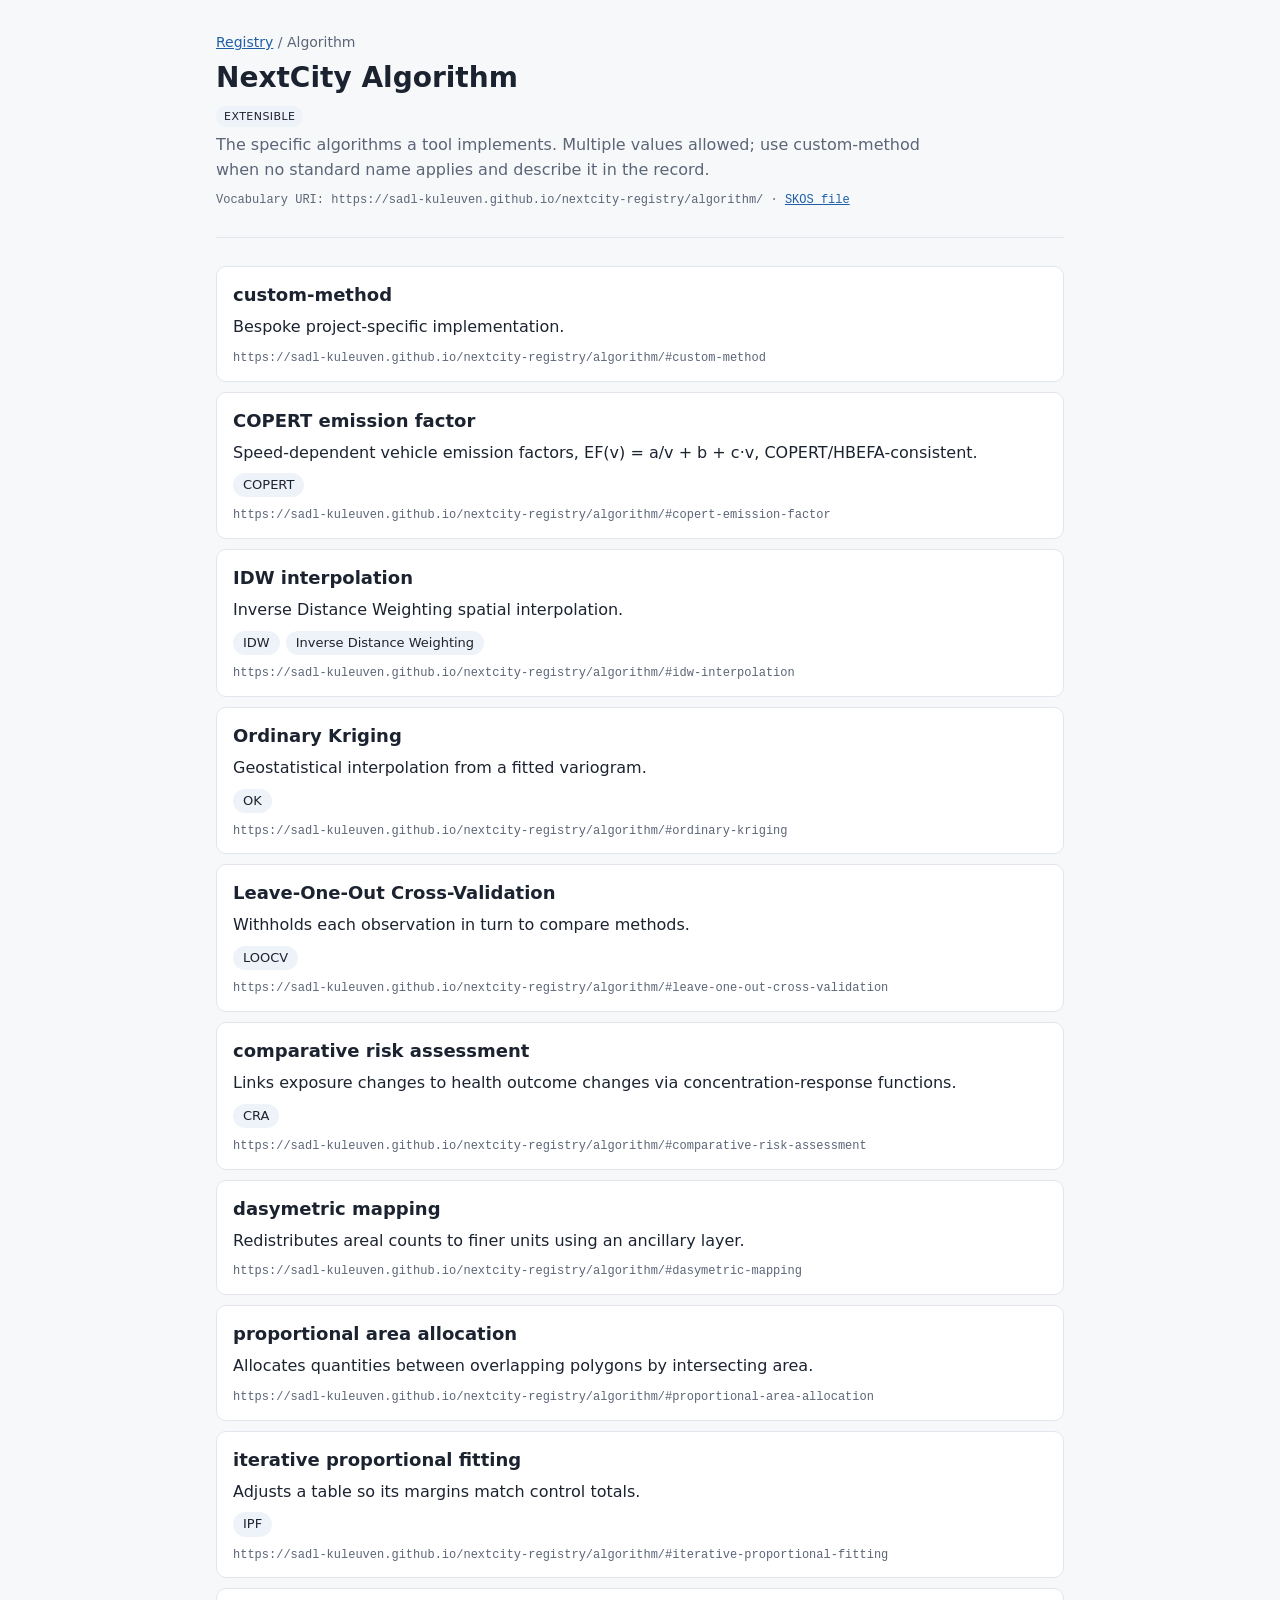
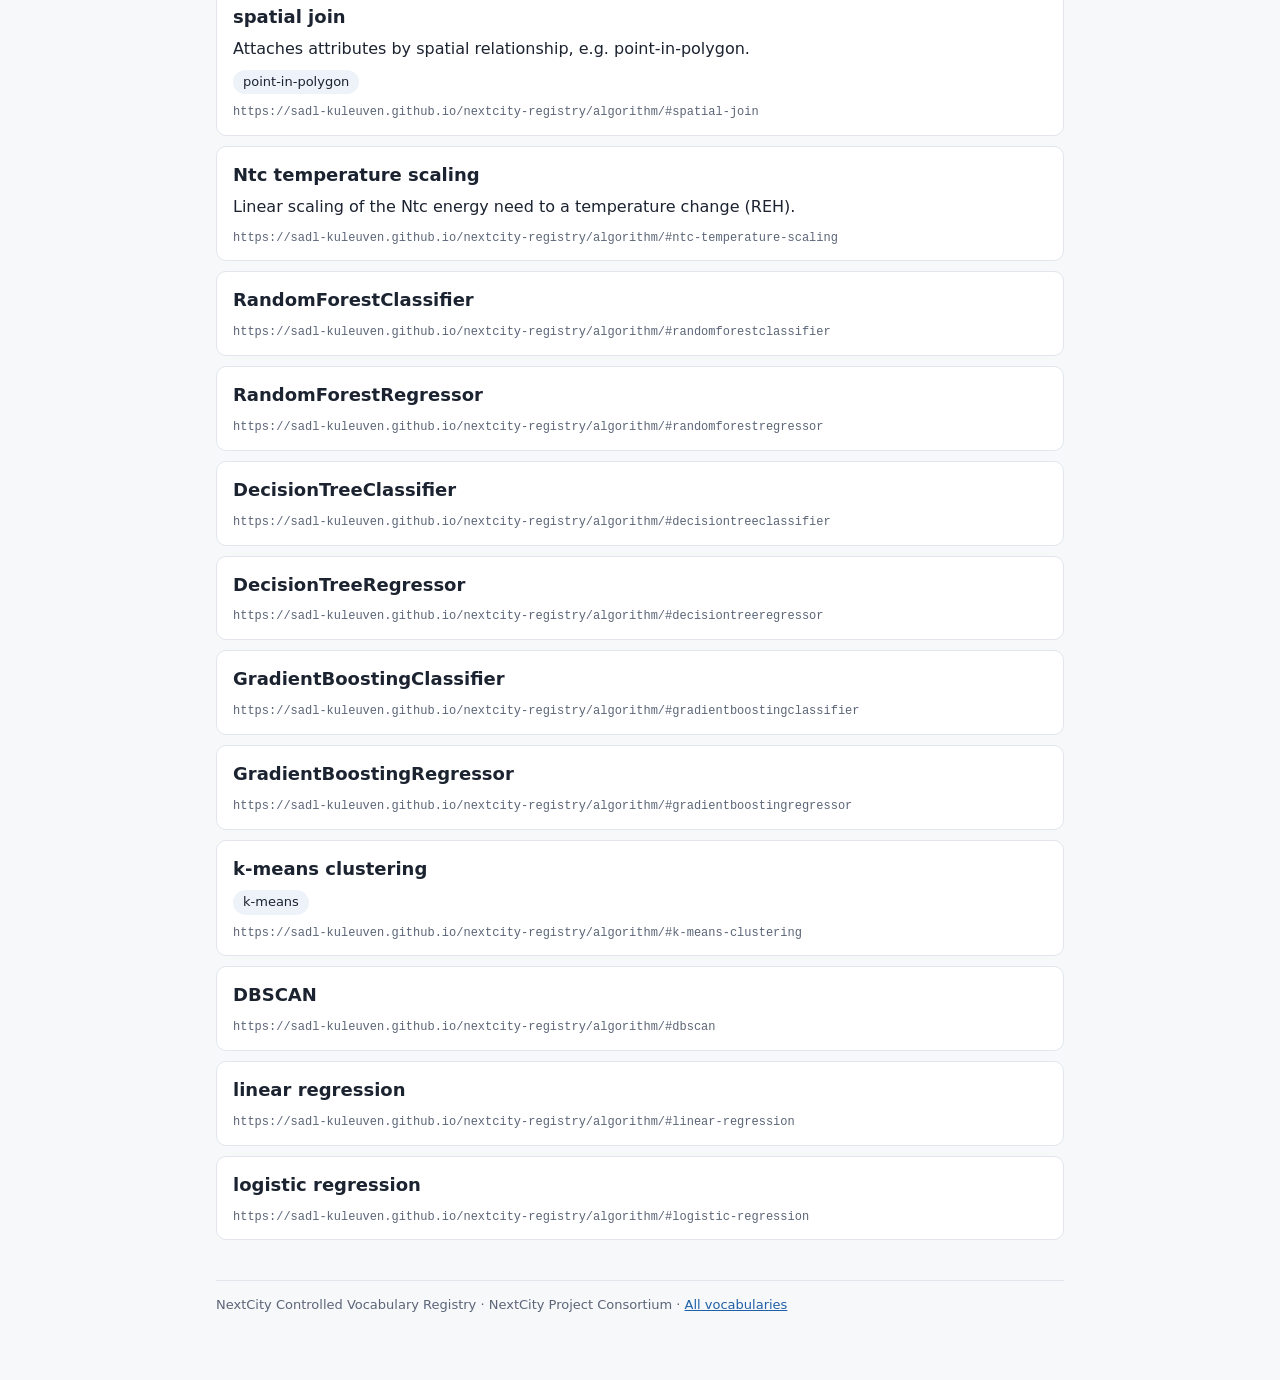
==== algorithm/index.html @ 285598d3 "updated registry files" ====
<!doctype html><html lang="en"><head><meta charset="utf-8"><meta name="viewport" content="width=device-width,initial-scale=1">
<title>NextCity Algorithm</title><link rel="stylesheet" href="../style.css"></head><body><div class="wrap"><header><div class="crumb"><a href="../">Registry</a> / Algorithm</div><h1>NextCity Algorithm</h1><span class="badge">Extensible</span><p class="lead">The specific algorithms a tool implements. Multiple values allowed; use custom-method when no standard name applies and describe it in the record.</p>
<p class="uri">Vocabulary URI: https://sadl-kuleuven.github.io/nextcity-registry/algorithm/ · <a href="https://github.com/sadl-kuleuven/nextcity-registry/blob/main/rdf/algorithm.rdf">SKOS file</a></p></header><section class="term" id="custom-method"><h3><a href="#custom-method">custom-method</a></h3><p class="def">Bespoke project-specific implementation.</p><div class="uri">https://sadl-kuleuven.github.io/nextcity-registry/algorithm/#custom-method</div></section><section class="term" id="copert-emission-factor"><h3><a href="#copert-emission-factor">COPERT emission factor</a></h3><p class="def">Speed-dependent vehicle emission factors, EF(v) = a/v + b + c·v, COPERT/HBEFA-consistent.</p><div class="alt"><span class="chip">COPERT</span></div><div class="uri">https://sadl-kuleuven.github.io/nextcity-registry/algorithm/#copert-emission-factor</div></section><section class="term" id="idw-interpolation"><h3><a href="#idw-interpolation">IDW interpolation</a></h3><p class="def">Inverse Distance Weighting spatial interpolation.</p><div class="alt"><span class="chip">IDW</span><span class="chip">Inverse Distance Weighting</span></div><div class="uri">https://sadl-kuleuven.github.io/nextcity-registry/algorithm/#idw-interpolation</div></section><section class="term" id="ordinary-kriging"><h3><a href="#ordinary-kriging">Ordinary Kriging</a></h3><p class="def">Geostatistical interpolation from a fitted variogram.</p><div class="alt"><span class="chip">OK</span></div><div class="uri">https://sadl-kuleuven.github.io/nextcity-registry/algorithm/#ordinary-kriging</div></section><section class="term" id="leave-one-out-cross-validation"><h3><a href="#leave-one-out-cross-validation">Leave-One-Out Cross-Validation</a></h3><p class="def">Withholds each observation in turn to compare methods.</p><div class="alt"><span class="chip">LOOCV</span></div><div class="uri">https://sadl-kuleuven.github.io/nextcity-registry/algorithm/#leave-one-out-cross-validation</div></section><section class="term" id="comparative-risk-assessment"><h3><a href="#comparative-risk-assessment">comparative risk assessment</a></h3><p class="def">Links exposure changes to health outcome changes via concentration-response functions.</p><div class="alt"><span class="chip">CRA</span></div><div class="uri">https://sadl-kuleuven.github.io/nextcity-registry/algorithm/#comparative-risk-assessment</div></section><section class="term" id="dasymetric-mapping"><h3><a href="#dasymetric-mapping">dasymetric mapping</a></h3><p class="def">Redistributes areal counts to finer units using an ancillary layer.</p><div class="uri">https://sadl-kuleuven.github.io/nextcity-registry/algorithm/#dasymetric-mapping</div></section><section class="term" id="proportional-area-allocation"><h3><a href="#proportional-area-allocation">proportional area allocation</a></h3><p class="def">Allocates quantities between overlapping polygons by intersecting area.</p><div class="uri">https://sadl-kuleuven.github.io/nextcity-registry/algorithm/#proportional-area-allocation</div></section><section class="term" id="iterative-proportional-fitting"><h3><a href="#iterative-proportional-fitting">iterative proportional fitting</a></h3><p class="def">Adjusts a table so its margins match control totals.</p><div class="alt"><span class="chip">IPF</span></div><div class="uri">https://sadl-kuleuven.github.io/nextcity-registry/algorithm/#iterative-proportional-fitting</div></section><section class="term" id="spatial-join"><h3><a href="#spatial-join">spatial join</a></h3><p class="def">Attaches attributes by spatial relationship, e.g. point-in-polygon.</p><div class="alt"><span class="chip">point-in-polygon</span></div><div class="uri">https://sadl-kuleuven.github.io/nextcity-registry/algorithm/#spatial-join</div></section><section class="term" id="ntc-temperature-scaling"><h3><a href="#ntc-temperature-scaling">Ntc temperature scaling</a></h3><p class="def">Linear scaling of the Ntc energy need to a temperature change (REH).</p><div class="uri">https://sadl-kuleuven.github.io/nextcity-registry/algorithm/#ntc-temperature-scaling</div></section><section class="term" id="randomforestclassifier"><h3><a href="#randomforestclassifier">RandomForestClassifier</a></h3><div class="uri">https://sadl-kuleuven.github.io/nextcity-registry/algorithm/#randomforestclassifier</div></section><section class="term" id="randomforestregressor"><h3><a href="#randomforestregressor">RandomForestRegressor</a></h3><div class="uri">https://sadl-kuleuven.github.io/nextcity-registry/algorithm/#randomforestregressor</div></section><section class="term" id="decisiontreeclassifier"><h3><a href="#decisiontreeclassifier">DecisionTreeClassifier</a></h3><div class="uri">https://sadl-kuleuven.github.io/nextcity-registry/algorithm/#decisiontreeclassifier</div></section><section class="term" id="decisiontreeregressor"><h3><a href="#decisiontreeregressor">DecisionTreeRegressor</a></h3><div class="uri">https://sadl-kuleuven.github.io/nextcity-registry/algorithm/#decisiontreeregressor</div></section><section class="term" id="gradientboostingclassifier"><h3><a href="#gradientboostingclassifier">GradientBoostingClassifier</a></h3><div class="uri">https://sadl-kuleuven.github.io/nextcity-registry/algorithm/#gradientboostingclassifier</div></section><section class="term" id="gradientboostingregressor"><h3><a href="#gradientboostingregressor">GradientBoostingRegressor</a></h3><div class="uri">https://sadl-kuleuven.github.io/nextcity-registry/algorithm/#gradientboostingregressor</div></section><section class="term" id="k-means-clustering"><h3><a href="#k-means-clustering">k-means clustering</a></h3><div class="alt"><span class="chip">k-means</span></div><div class="uri">https://sadl-kuleuven.github.io/nextcity-registry/algorithm/#k-means-clustering</div></section><section class="term" id="dbscan"><h3><a href="#dbscan">DBSCAN</a></h3><div class="uri">https://sadl-kuleuven.github.io/nextcity-registry/algorithm/#dbscan</div></section><section class="term" id="linear-regression"><h3><a href="#linear-regression">linear regression</a></h3><div class="uri">https://sadl-kuleuven.github.io/nextcity-registry/algorithm/#linear-regression</div></section><section class="term" id="logistic-regression"><h3><a href="#logistic-regression">logistic regression</a></h3><div class="uri">https://sadl-kuleuven.github.io/nextcity-registry/algorithm/#logistic-regression</div></section>
<footer>NextCity Controlled Vocabulary Registry · NextCity Project Consortium · <a href="../">All vocabularies</a></footer></div></body></html>
---- style.css ----
:root{--bg:#f7f8fa;--card:#fff;--ink:#1c2330;--mute:#5b6577;--line:#e2e6ec;--acc:#1f5fa8;--chip:#eef3fa;--hl:#fff6d6}
@media (prefers-color-scheme:dark){:root:not([data-theme=light]){--bg:#12161d;--card:#1a2029;--ink:#e6eaf0;--mute:#9aa5b5;--line:#2a323e;--acc:#7fb2ee;--chip:#1f2a38;--hl:#3a3420}}
:root[data-theme=dark]{--bg:#12161d;--card:#1a2029;--ink:#e6eaf0;--mute:#9aa5b5;--line:#2a323e;--acc:#7fb2ee;--chip:#1f2a38;--hl:#3a3420}
*{box-sizing:border-box}body{margin:0;background:var(--bg);color:var(--ink);font:16px/1.55 system-ui,-apple-system,"Segoe UI",Roboto,sans-serif}
a{color:var(--acc)}.wrap{max-width:880px;margin:0 auto;padding:32px 16px 64px}
header{border-bottom:1px solid var(--line);margin-bottom:28px;padding-bottom:16px}
.crumb{font-size:14px;color:var(--mute)}h1{font-size:28px;margin:6px 0 8px;line-height:1.25}
.lead{color:var(--mute);margin:0;max-width:70ch}
.grid{display:grid;grid-template-columns:repeat(auto-fill,minmax(250px,1fr));gap:14px}
.card{background:var(--card);border:1px solid var(--line);border-radius:10px;padding:16px;text-decoration:none;color:inherit;display:block}
a.card:hover{border-color:var(--acc)}.card h2{font-size:17px;margin:0 0 6px;color:var(--acc)}.card p{margin:0;font-size:14px;color:var(--mute)}
.count{font-size:13px;color:var(--mute);margin-top:10px}
.term{background:var(--card);border:1px solid var(--line);border-radius:10px;padding:14px 16px;margin-bottom:10px;scroll-margin-top:16px}
.term:target{background:var(--hl);border-color:var(--acc)}
.term h3{margin:0;font-size:18px}.term h3 a{text-decoration:none;color:inherit}.term h3 a:hover{color:var(--acc)}
.def{margin:6px 0 0}.alt{margin-top:8px;display:flex;flex-wrap:wrap;gap:6px}
.chip{background:var(--chip);border-radius:999px;padding:2px 10px;font-size:13px}
.uri{margin-top:10px;font:12px/1.4 ui-monospace,Menlo,Consolas,monospace;color:var(--mute);word-break:break-all}
.sec{font-size:20px;margin:32px 0 6px}.badge{display:inline-block;font-size:11px;text-transform:uppercase;letter-spacing:.04em;padding:2px 8px;border-radius:999px;background:var(--chip);margin-bottom:6px}.badge.fixed{background:#fde8e8;color:#8b1a1a}
footer{margin-top:40px;font-size:13px;color:var(--mute);border-top:1px solid var(--line);padding-top:14px}
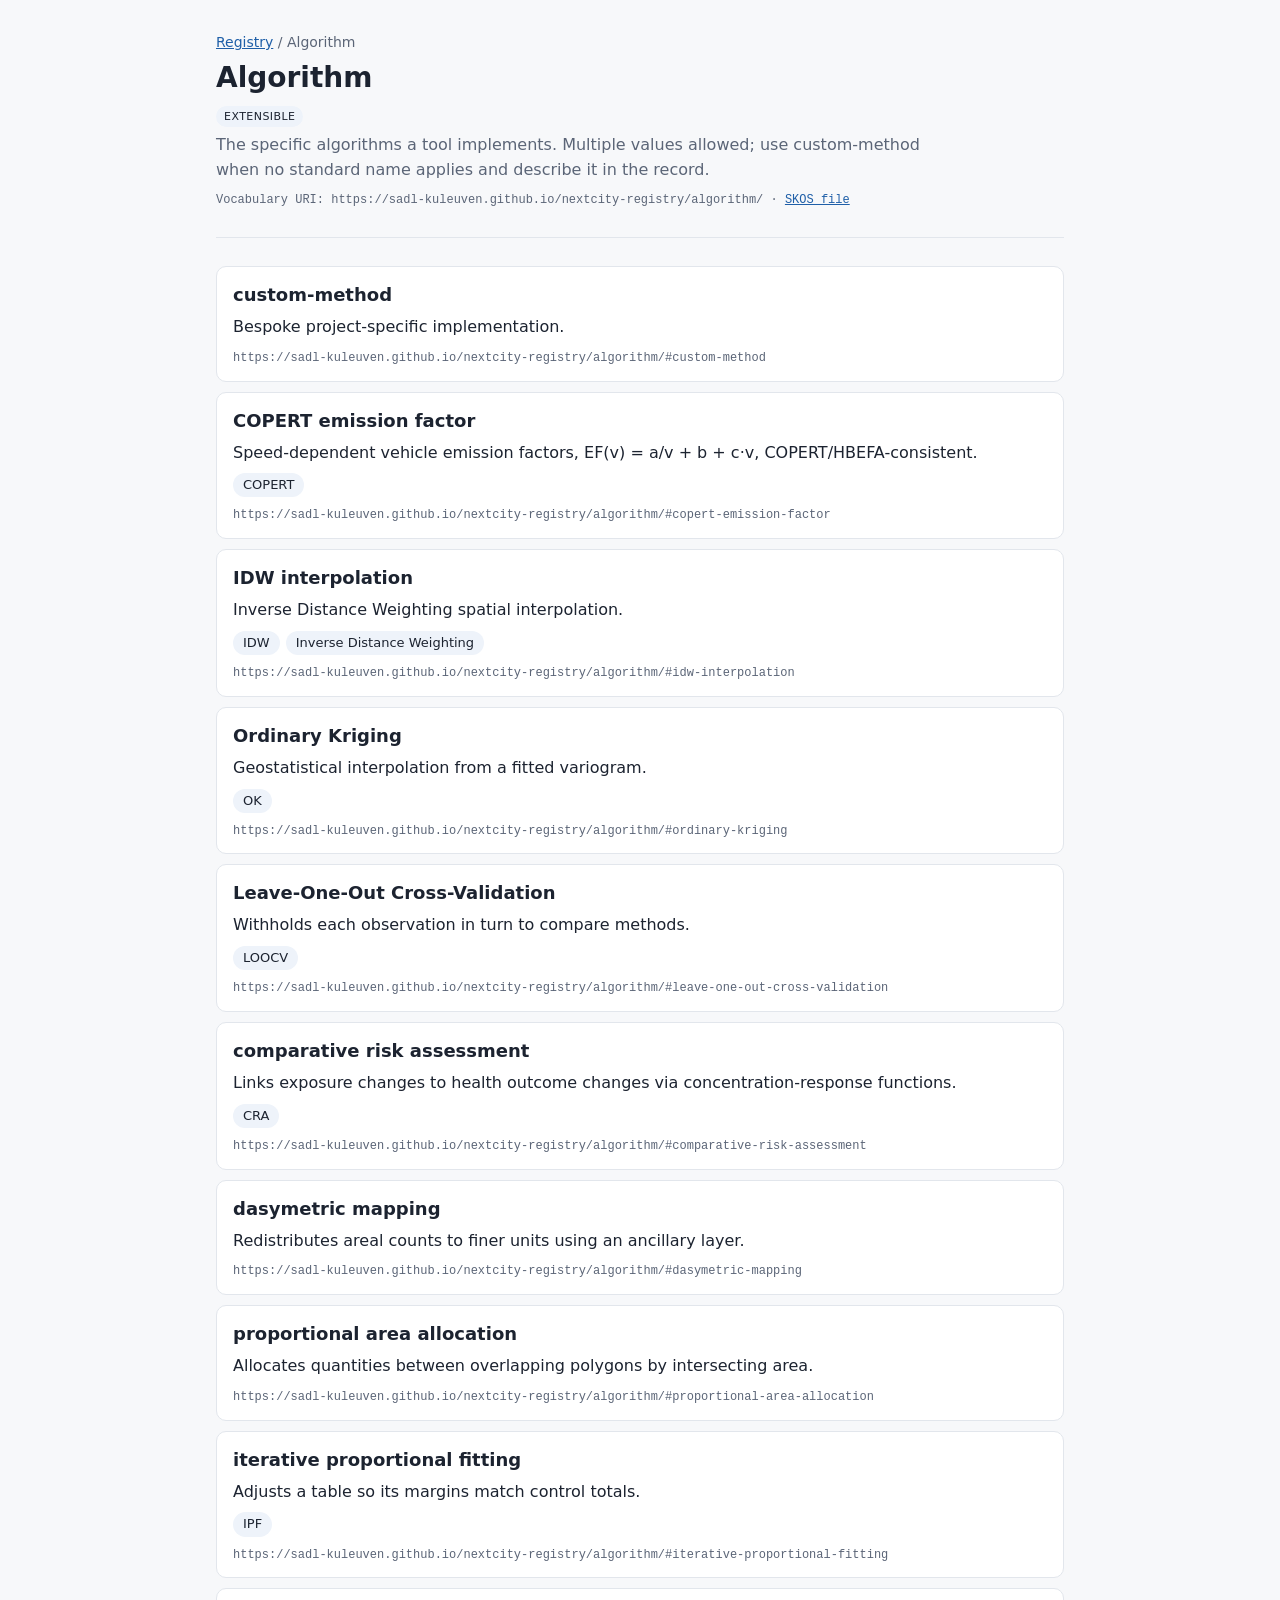
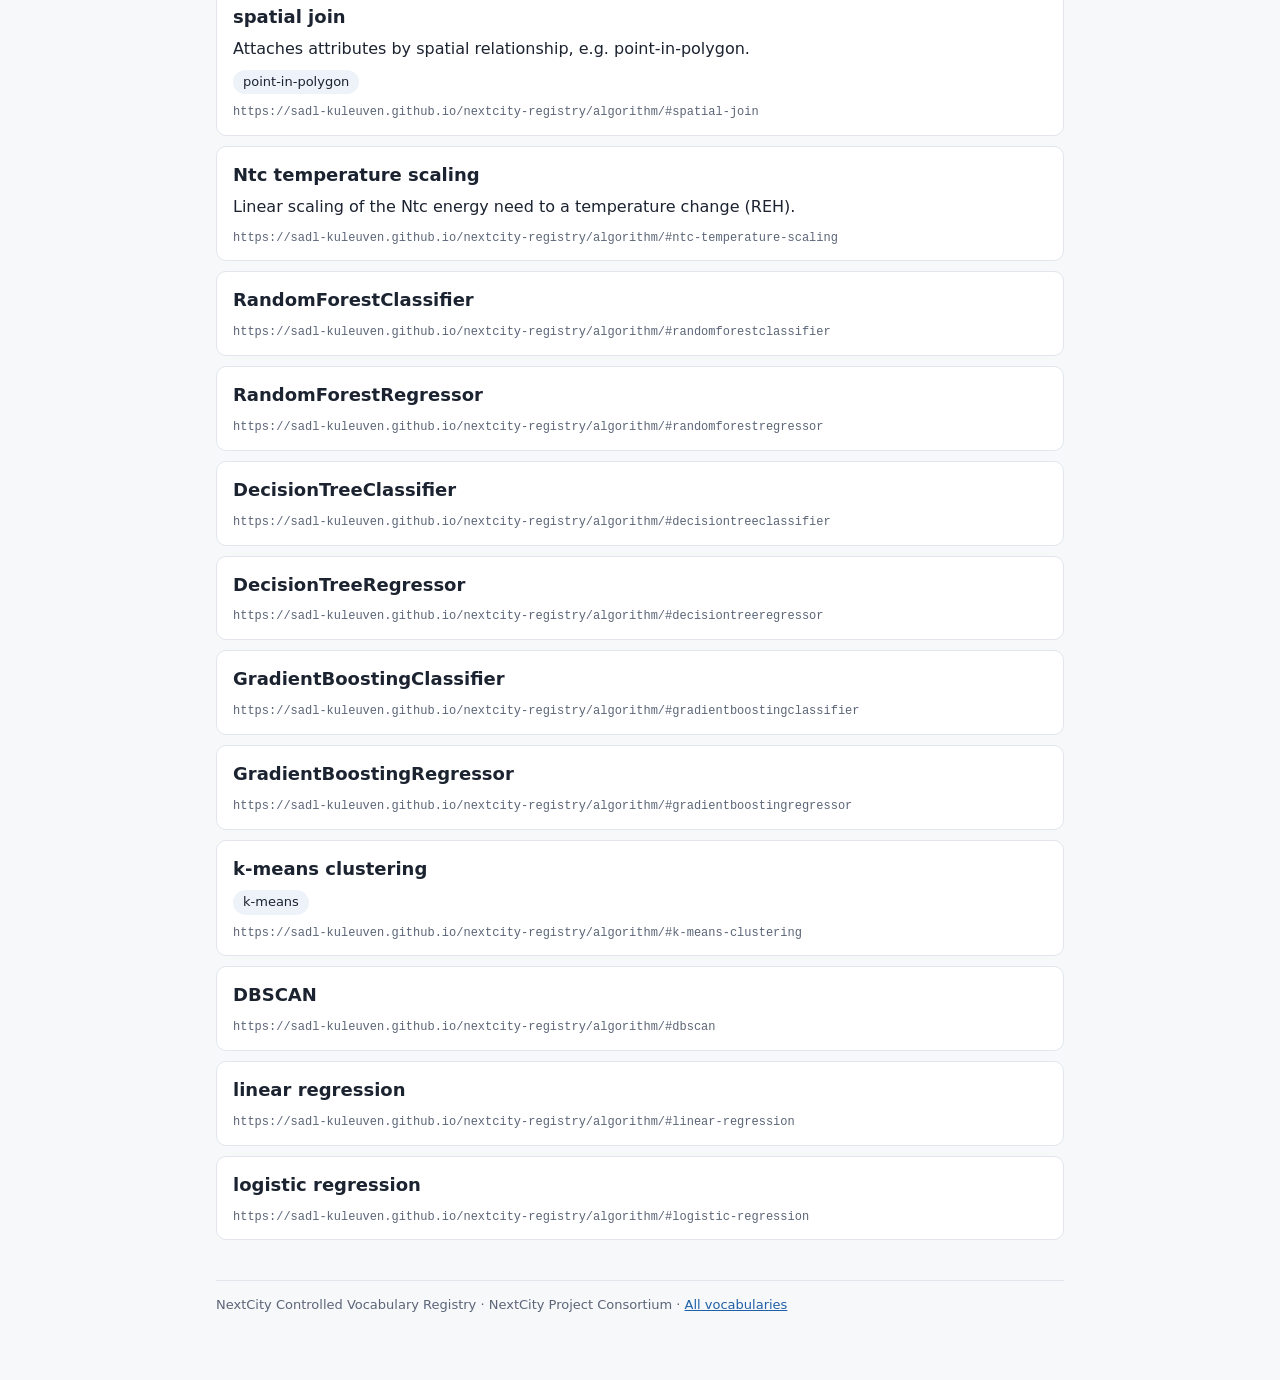
==== commit b9e7c2cf: "Updated registry files" ====
--- a/algorithm/index.html
+++ b/algorithm/index.html
@@ -1,4 +1,4 @@
 <!doctype html><html lang="en"><head><meta charset="utf-8"><meta name="viewport" content="width=device-width,initial-scale=1">
-<title>NextCity Algorithm</title><link rel="stylesheet" href="../style.css"></head><body><div class="wrap"><header><div class="crumb"><a href="../">Registry</a> / Algorithm</div><h1>NextCity Algorithm</h1><span class="badge">Extensible</span><p class="lead">The specific algorithms a tool implements. Multiple values allowed; use custom-method when no standard name applies and describe it in the record.</p>
-<p class="uri">Vocabulary URI: https://sadl-kuleuven.github.io/nextcity-registry/algorithm/ · <a href="https://github.com/sadl-kuleuven/nextcity-registry/blob/main/rdf/algorithm.rdf">SKOS file</a></p></header><section class="term" id="custom-method"><h3><a href="#custom-method">custom-method</a></h3><p class="def">Bespoke project-specific implementation.</p><div class="uri">https://sadl-kuleuven.github.io/nextcity-registry/algorithm/#custom-method</div></section><section class="term" id="copert-emission-factor"><h3><a href="#copert-emission-factor">COPERT emission factor</a></h3><p class="def">Speed-dependent vehicle emission factors, EF(v) = a/v + b + c·v, COPERT/HBEFA-consistent.</p><div class="alt"><span class="chip">COPERT</span></div><div class="uri">https://sadl-kuleuven.github.io/nextcity-registry/algorithm/#copert-emission-factor</div></section><section class="term" id="idw-interpolation"><h3><a href="#idw-interpolation">IDW interpolation</a></h3><p class="def">Inverse Distance Weighting spatial interpolation.</p><div class="alt"><span class="chip">IDW</span><span class="chip">Inverse Distance Weighting</span></div><div class="uri">https://sadl-kuleuven.github.io/nextcity-registry/algorithm/#idw-interpolation</div></section><section class="term" id="ordinary-kriging"><h3><a href="#ordinary-kriging">Ordinary Kriging</a></h3><p class="def">Geostatistical interpolation from a fitted variogram.</p><div class="alt"><span class="chip">OK</span></div><div class="uri">https://sadl-kuleuven.github.io/nextcity-registry/algorithm/#ordinary-kriging</div></section><section class="term" id="leave-one-out-cross-validation"><h3><a href="#leave-one-out-cross-validation">Leave-One-Out Cross-Validation</a></h3><p class="def">Withholds each observation in turn to compare methods.</p><div class="alt"><span class="chip">LOOCV</span></div><div class="uri">https://sadl-kuleuven.github.io/nextcity-registry/algorithm/#leave-one-out-cross-validation</div></section><section class="term" id="comparative-risk-assessment"><h3><a href="#comparative-risk-assessment">comparative risk assessment</a></h3><p class="def">Links exposure changes to health outcome changes via concentration-response functions.</p><div class="alt"><span class="chip">CRA</span></div><div class="uri">https://sadl-kuleuven.github.io/nextcity-registry/algorithm/#comparative-risk-assessment</div></section><section class="term" id="dasymetric-mapping"><h3><a href="#dasymetric-mapping">dasymetric mapping</a></h3><p class="def">Redistributes areal counts to finer units using an ancillary layer.</p><div class="uri">https://sadl-kuleuven.github.io/nextcity-registry/algorithm/#dasymetric-mapping</div></section><section class="term" id="proportional-area-allocation"><h3><a href="#proportional-area-allocation">proportional area allocation</a></h3><p class="def">Allocates quantities between overlapping polygons by intersecting area.</p><div class="uri">https://sadl-kuleuven.github.io/nextcity-registry/algorithm/#proportional-area-allocation</div></section><section class="term" id="iterative-proportional-fitting"><h3><a href="#iterative-proportional-fitting">iterative proportional fitting</a></h3><p class="def">Adjusts a table so its margins match control totals.</p><div class="alt"><span class="chip">IPF</span></div><div class="uri">https://sadl-kuleuven.github.io/nextcity-registry/algorithm/#iterative-proportional-fitting</div></section><section class="term" id="spatial-join"><h3><a href="#spatial-join">spatial join</a></h3><p class="def">Attaches attributes by spatial relationship, e.g. point-in-polygon.</p><div class="alt"><span class="chip">point-in-polygon</span></div><div class="uri">https://sadl-kuleuven.github.io/nextcity-registry/algorithm/#spatial-join</div></section><section class="term" id="ntc-temperature-scaling"><h3><a href="#ntc-temperature-scaling">Ntc temperature scaling</a></h3><p class="def">Linear scaling of the Ntc energy need to a temperature change (REH).</p><div class="uri">https://sadl-kuleuven.github.io/nextcity-registry/algorithm/#ntc-temperature-scaling</div></section><section class="term" id="randomforestclassifier"><h3><a href="#randomforestclassifier">RandomForestClassifier</a></h3><div class="uri">https://sadl-kuleuven.github.io/nextcity-registry/algorithm/#randomforestclassifier</div></section><section class="term" id="randomforestregressor"><h3><a href="#randomforestregressor">RandomForestRegressor</a></h3><div class="uri">https://sadl-kuleuven.github.io/nextcity-registry/algorithm/#randomforestregressor</div></section><section class="term" id="decisiontreeclassifier"><h3><a href="#decisiontreeclassifier">DecisionTreeClassifier</a></h3><div class="uri">https://sadl-kuleuven.github.io/nextcity-registry/algorithm/#decisiontreeclassifier</div></section><section class="term" id="decisiontreeregressor"><h3><a href="#decisiontreeregressor">DecisionTreeRegressor</a></h3><div class="uri">https://sadl-kuleuven.github.io/nextcity-registry/algorithm/#decisiontreeregressor</div></section><section class="term" id="gradientboostingclassifier"><h3><a href="#gradientboostingclassifier">GradientBoostingClassifier</a></h3><div class="uri">https://sadl-kuleuven.github.io/nextcity-registry/algorithm/#gradientboostingclassifier</div></section><section class="term" id="gradientboostingregressor"><h3><a href="#gradientboostingregressor">GradientBoostingRegressor</a></h3><div class="uri">https://sadl-kuleuven.github.io/nextcity-registry/algorithm/#gradientboostingregressor</div></section><section class="term" id="k-means-clustering"><h3><a href="#k-means-clustering">k-means clustering</a></h3><div class="alt"><span class="chip">k-means</span></div><div class="uri">https://sadl-kuleuven.github.io/nextcity-registry/algorithm/#k-means-clustering</div></section><section class="term" id="dbscan"><h3><a href="#dbscan">DBSCAN</a></h3><div class="uri">https://sadl-kuleuven.github.io/nextcity-registry/algorithm/#dbscan</div></section><section class="term" id="linear-regression"><h3><a href="#linear-regression">linear regression</a></h3><div class="uri">https://sadl-kuleuven.github.io/nextcity-registry/algorithm/#linear-regression</div></section><section class="term" id="logistic-regression"><h3><a href="#logistic-regression">logistic regression</a></h3><div class="uri">https://sadl-kuleuven.github.io/nextcity-registry/algorithm/#logistic-regression</div></section>
+<title>Algorithm</title><link rel="stylesheet" href="../style.css"></head><body><div class="wrap"><header><div class="crumb"><a href="../">Registry</a> / Algorithm</div><h1>Algorithm</h1><span class="badge">Extensible</span><p class="lead">The specific algorithms a tool implements. Multiple values allowed; use custom-method when no standard name applies and describe it in the record.</p>
+<p class="uri">Vocabulary URI: https://sadl-kuleuven.github.io/nextcity-registry/algorithm/ · <a href="https://github.com/sadl-kuleuven/nextcity-registry/blob/main/rdf/nextcity-algorithm.rdf">SKOS file</a></p></header><section class="term" id="custom-method"><h3><a href="#custom-method">custom-method</a></h3><p class="def">Bespoke project-specific implementation.</p><div class="uri">https://sadl-kuleuven.github.io/nextcity-registry/algorithm/#custom-method</div></section><section class="term" id="copert-emission-factor"><h3><a href="#copert-emission-factor">COPERT emission factor</a></h3><p class="def">Speed-dependent vehicle emission factors, EF(v) = a/v + b + c·v, COPERT/HBEFA-consistent.</p><div class="alt"><span class="chip">COPERT</span></div><div class="uri">https://sadl-kuleuven.github.io/nextcity-registry/algorithm/#copert-emission-factor</div></section><section class="term" id="idw-interpolation"><h3><a href="#idw-interpolation">IDW interpolation</a></h3><p class="def">Inverse Distance Weighting spatial interpolation.</p><div class="alt"><span class="chip">IDW</span><span class="chip">Inverse Distance Weighting</span></div><div class="uri">https://sadl-kuleuven.github.io/nextcity-registry/algorithm/#idw-interpolation</div></section><section class="term" id="ordinary-kriging"><h3><a href="#ordinary-kriging">Ordinary Kriging</a></h3><p class="def">Geostatistical interpolation from a fitted variogram.</p><div class="alt"><span class="chip">OK</span></div><div class="uri">https://sadl-kuleuven.github.io/nextcity-registry/algorithm/#ordinary-kriging</div></section><section class="term" id="leave-one-out-cross-validation"><h3><a href="#leave-one-out-cross-validation">Leave-One-Out Cross-Validation</a></h3><p class="def">Withholds each observation in turn to compare methods.</p><div class="alt"><span class="chip">LOOCV</span></div><div class="uri">https://sadl-kuleuven.github.io/nextcity-registry/algorithm/#leave-one-out-cross-validation</div></section><section class="term" id="comparative-risk-assessment"><h3><a href="#comparative-risk-assessment">comparative risk assessment</a></h3><p class="def">Links exposure changes to health outcome changes via concentration-response functions.</p><div class="alt"><span class="chip">CRA</span></div><div class="uri">https://sadl-kuleuven.github.io/nextcity-registry/algorithm/#comparative-risk-assessment</div></section><section class="term" id="dasymetric-mapping"><h3><a href="#dasymetric-mapping">dasymetric mapping</a></h3><p class="def">Redistributes areal counts to finer units using an ancillary layer.</p><div class="uri">https://sadl-kuleuven.github.io/nextcity-registry/algorithm/#dasymetric-mapping</div></section><section class="term" id="proportional-area-allocation"><h3><a href="#proportional-area-allocation">proportional area allocation</a></h3><p class="def">Allocates quantities between overlapping polygons by intersecting area.</p><div class="uri">https://sadl-kuleuven.github.io/nextcity-registry/algorithm/#proportional-area-allocation</div></section><section class="term" id="iterative-proportional-fitting"><h3><a href="#iterative-proportional-fitting">iterative proportional fitting</a></h3><p class="def">Adjusts a table so its margins match control totals.</p><div class="alt"><span class="chip">IPF</span></div><div class="uri">https://sadl-kuleuven.github.io/nextcity-registry/algorithm/#iterative-proportional-fitting</div></section><section class="term" id="spatial-join"><h3><a href="#spatial-join">spatial join</a></h3><p class="def">Attaches attributes by spatial relationship, e.g. point-in-polygon.</p><div class="alt"><span class="chip">point-in-polygon</span></div><div class="uri">https://sadl-kuleuven.github.io/nextcity-registry/algorithm/#spatial-join</div></section><section class="term" id="ntc-temperature-scaling"><h3><a href="#ntc-temperature-scaling">Ntc temperature scaling</a></h3><p class="def">Linear scaling of the Ntc energy need to a temperature change (REH).</p><div class="uri">https://sadl-kuleuven.github.io/nextcity-registry/algorithm/#ntc-temperature-scaling</div></section><section class="term" id="randomforestclassifier"><h3><a href="#randomforestclassifier">RandomForestClassifier</a></h3><div class="uri">https://sadl-kuleuven.github.io/nextcity-registry/algorithm/#randomforestclassifier</div></section><section class="term" id="randomforestregressor"><h3><a href="#randomforestregressor">RandomForestRegressor</a></h3><div class="uri">https://sadl-kuleuven.github.io/nextcity-registry/algorithm/#randomforestregressor</div></section><section class="term" id="decisiontreeclassifier"><h3><a href="#decisiontreeclassifier">DecisionTreeClassifier</a></h3><div class="uri">https://sadl-kuleuven.github.io/nextcity-registry/algorithm/#decisiontreeclassifier</div></section><section class="term" id="decisiontreeregressor"><h3><a href="#decisiontreeregressor">DecisionTreeRegressor</a></h3><div class="uri">https://sadl-kuleuven.github.io/nextcity-registry/algorithm/#decisiontreeregressor</div></section><section class="term" id="gradientboostingclassifier"><h3><a href="#gradientboostingclassifier">GradientBoostingClassifier</a></h3><div class="uri">https://sadl-kuleuven.github.io/nextcity-registry/algorithm/#gradientboostingclassifier</div></section><section class="term" id="gradientboostingregressor"><h3><a href="#gradientboostingregressor">GradientBoostingRegressor</a></h3><div class="uri">https://sadl-kuleuven.github.io/nextcity-registry/algorithm/#gradientboostingregressor</div></section><section class="term" id="k-means-clustering"><h3><a href="#k-means-clustering">k-means clustering</a></h3><div class="alt"><span class="chip">k-means</span></div><div class="uri">https://sadl-kuleuven.github.io/nextcity-registry/algorithm/#k-means-clustering</div></section><section class="term" id="dbscan"><h3><a href="#dbscan">DBSCAN</a></h3><div class="uri">https://sadl-kuleuven.github.io/nextcity-registry/algorithm/#dbscan</div></section><section class="term" id="linear-regression"><h3><a href="#linear-regression">linear regression</a></h3><div class="uri">https://sadl-kuleuven.github.io/nextcity-registry/algorithm/#linear-regression</div></section><section class="term" id="logistic-regression"><h3><a href="#logistic-regression">logistic regression</a></h3><div class="uri">https://sadl-kuleuven.github.io/nextcity-registry/algorithm/#logistic-regression</div></section>
 <footer>NextCity Controlled Vocabulary Registry · NextCity Project Consortium · <a href="../">All vocabularies</a></footer></div></body></html>
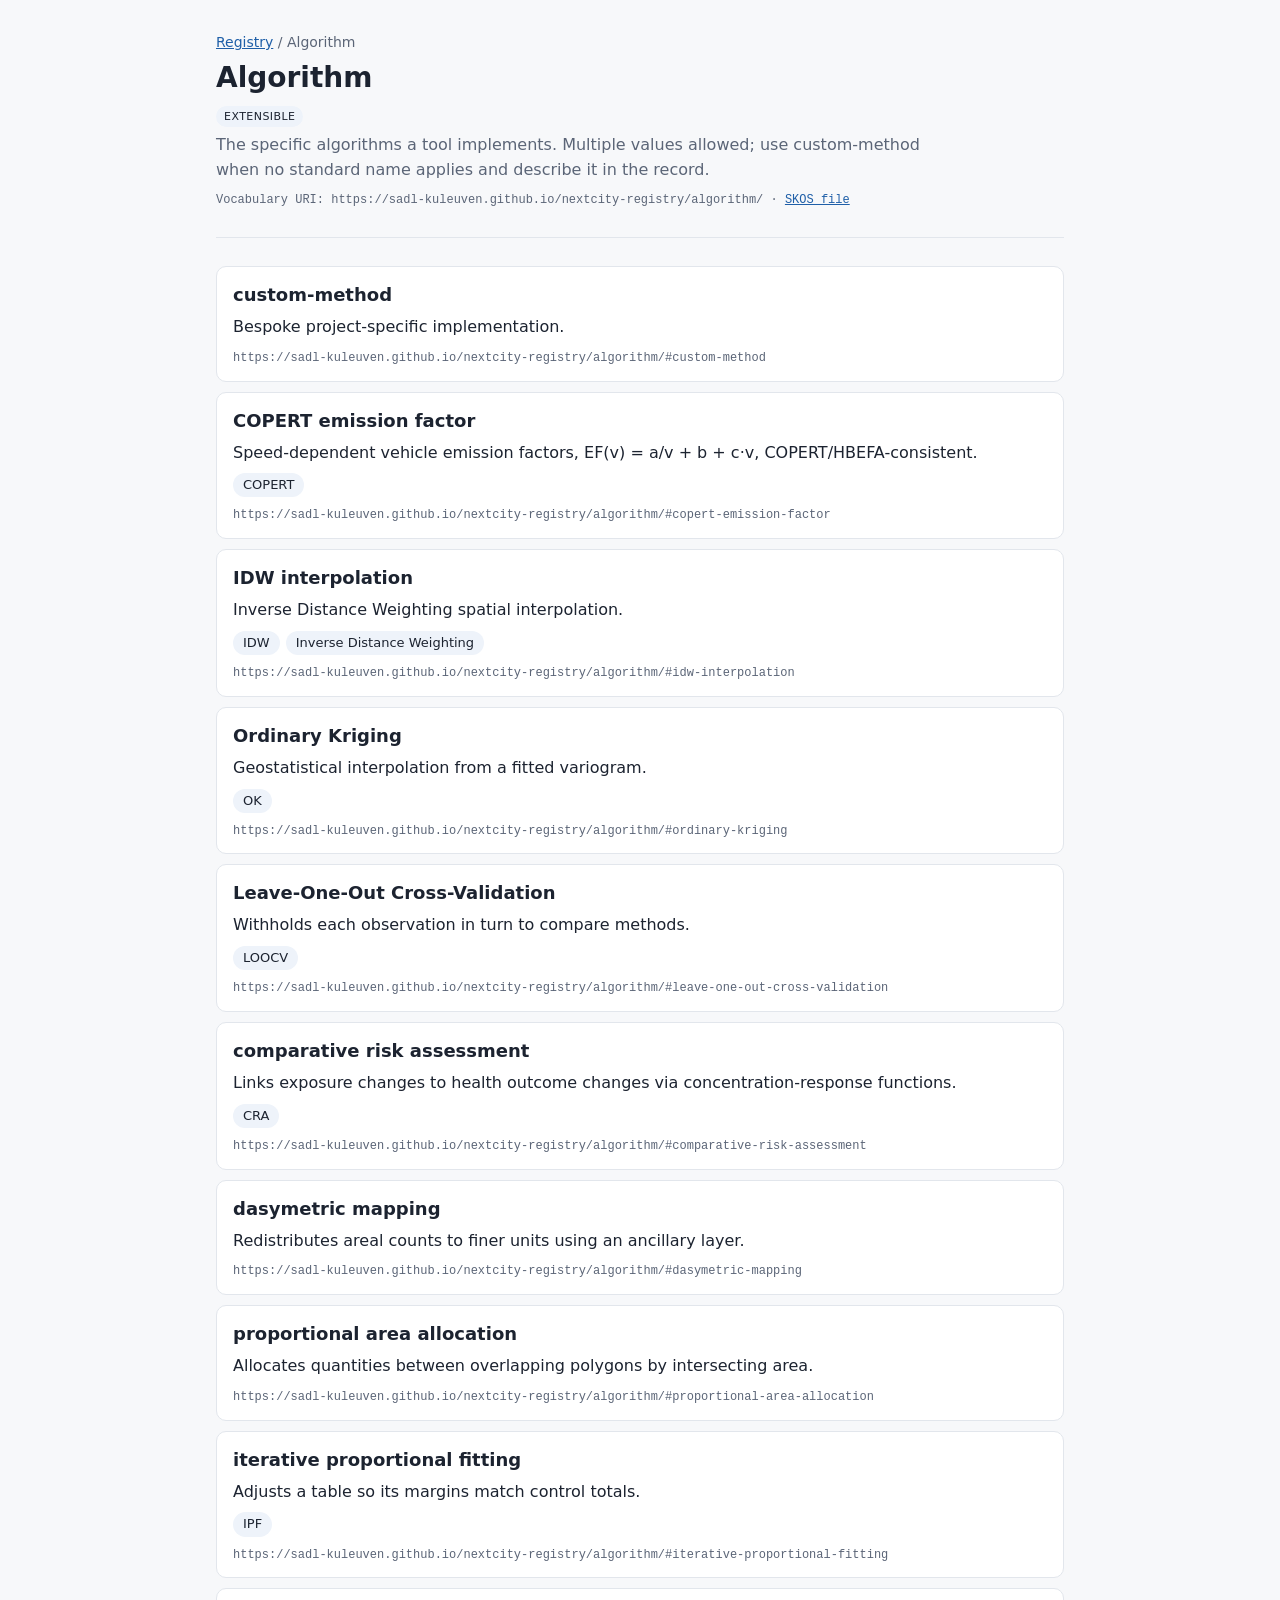
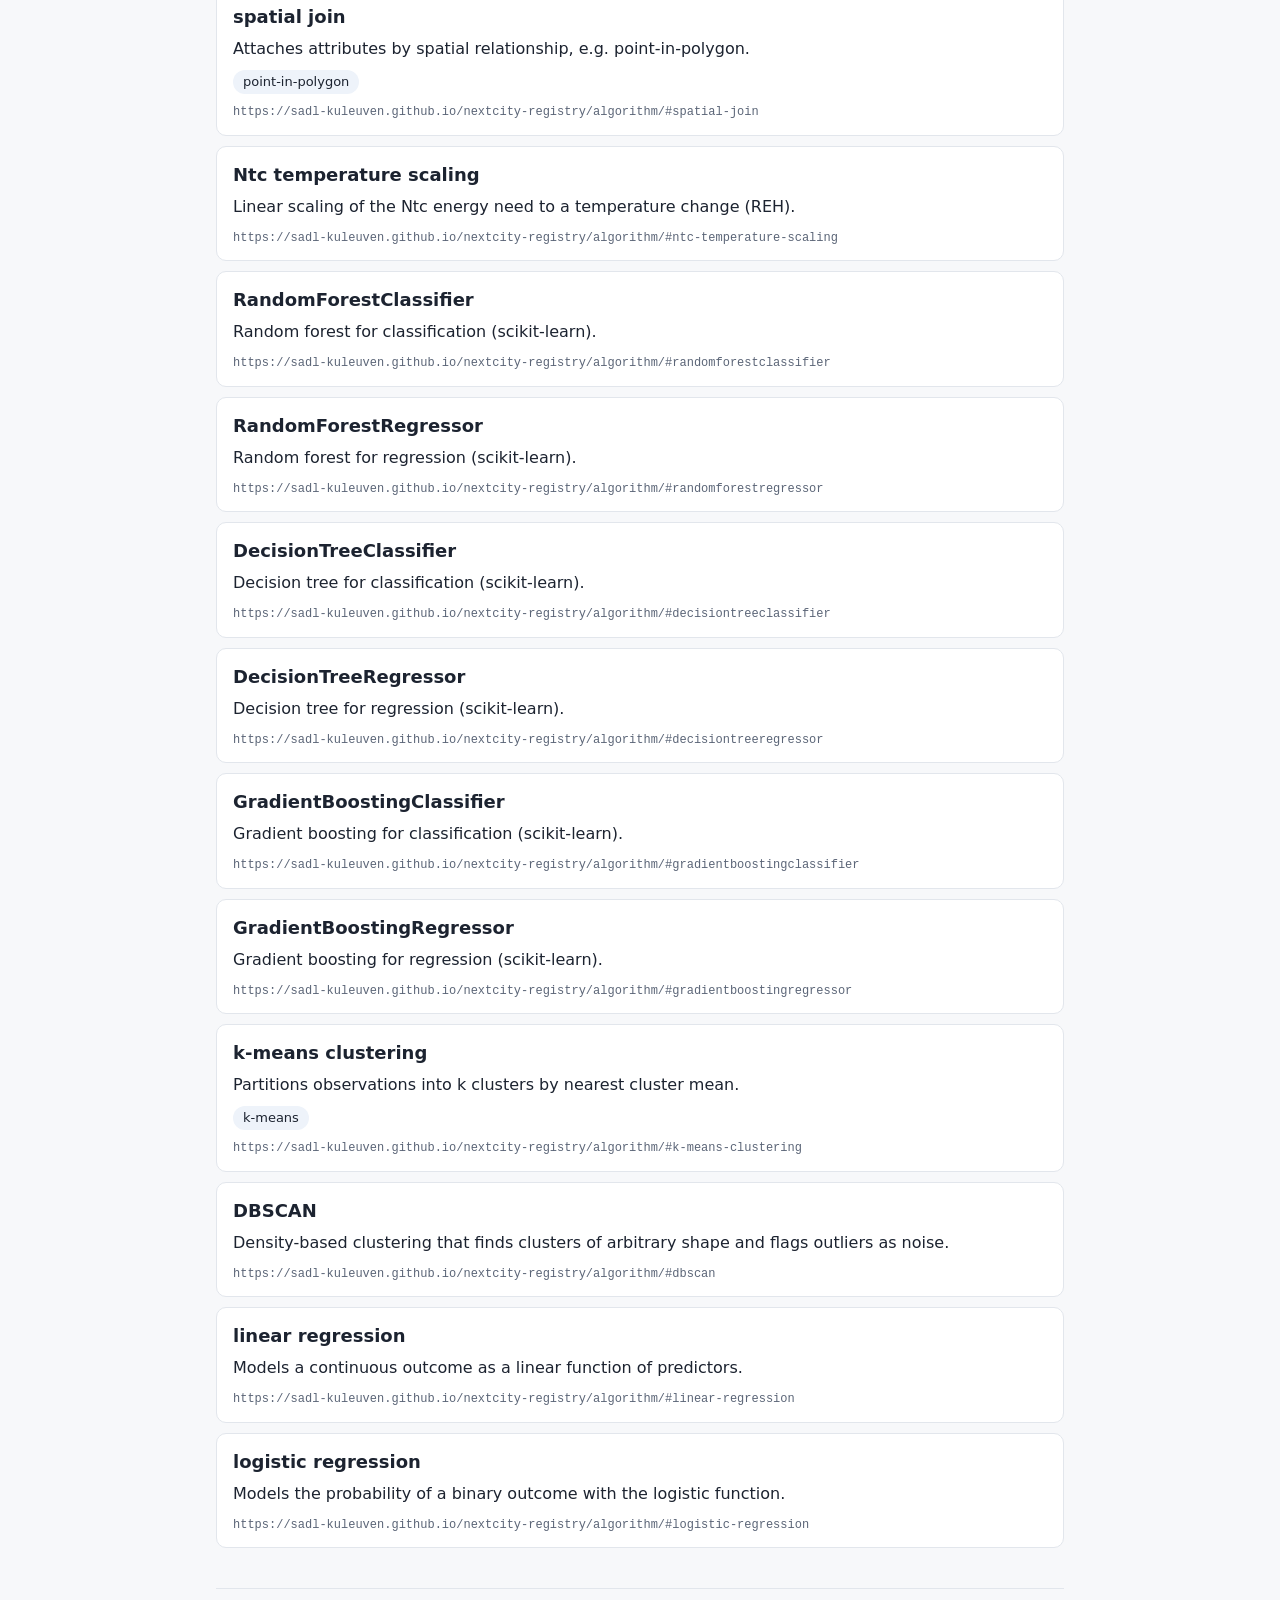
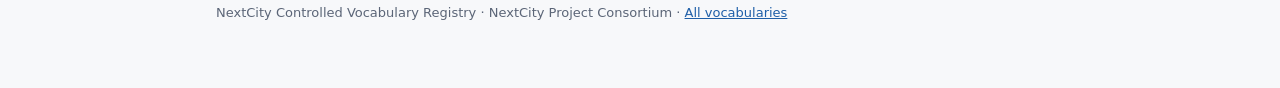
==== commit 9a28fac8: "Updated registry files" ====
--- a/algorithm/index.html
+++ b/algorithm/index.html
@@ -1,4 +1,4 @@
 <!doctype html><html lang="en"><head><meta charset="utf-8"><meta name="viewport" content="width=device-width,initial-scale=1">
 <title>Algorithm</title><link rel="stylesheet" href="../style.css"></head><body><div class="wrap"><header><div class="crumb"><a href="../">Registry</a> / Algorithm</div><h1>Algorithm</h1><span class="badge">Extensible</span><p class="lead">The specific algorithms a tool implements. Multiple values allowed; use custom-method when no standard name applies and describe it in the record.</p>
-<p class="uri">Vocabulary URI: https://sadl-kuleuven.github.io/nextcity-registry/algorithm/ · <a href="https://github.com/sadl-kuleuven/nextcity-registry/blob/main/rdf/nextcity-algorithm.rdf">SKOS file</a></p></header><section class="term" id="custom-method"><h3><a href="#custom-method">custom-method</a></h3><p class="def">Bespoke project-specific implementation.</p><div class="uri">https://sadl-kuleuven.github.io/nextcity-registry/algorithm/#custom-method</div></section><section class="term" id="copert-emission-factor"><h3><a href="#copert-emission-factor">COPERT emission factor</a></h3><p class="def">Speed-dependent vehicle emission factors, EF(v) = a/v + b + c·v, COPERT/HBEFA-consistent.</p><div class="alt"><span class="chip">COPERT</span></div><div class="uri">https://sadl-kuleuven.github.io/nextcity-registry/algorithm/#copert-emission-factor</div></section><section class="term" id="idw-interpolation"><h3><a href="#idw-interpolation">IDW interpolation</a></h3><p class="def">Inverse Distance Weighting spatial interpolation.</p><div class="alt"><span class="chip">IDW</span><span class="chip">Inverse Distance Weighting</span></div><div class="uri">https://sadl-kuleuven.github.io/nextcity-registry/algorithm/#idw-interpolation</div></section><section class="term" id="ordinary-kriging"><h3><a href="#ordinary-kriging">Ordinary Kriging</a></h3><p class="def">Geostatistical interpolation from a fitted variogram.</p><div class="alt"><span class="chip">OK</span></div><div class="uri">https://sadl-kuleuven.github.io/nextcity-registry/algorithm/#ordinary-kriging</div></section><section class="term" id="leave-one-out-cross-validation"><h3><a href="#leave-one-out-cross-validation">Leave-One-Out Cross-Validation</a></h3><p class="def">Withholds each observation in turn to compare methods.</p><div class="alt"><span class="chip">LOOCV</span></div><div class="uri">https://sadl-kuleuven.github.io/nextcity-registry/algorithm/#leave-one-out-cross-validation</div></section><section class="term" id="comparative-risk-assessment"><h3><a href="#comparative-risk-assessment">comparative risk assessment</a></h3><p class="def">Links exposure changes to health outcome changes via concentration-response functions.</p><div class="alt"><span class="chip">CRA</span></div><div class="uri">https://sadl-kuleuven.github.io/nextcity-registry/algorithm/#comparative-risk-assessment</div></section><section class="term" id="dasymetric-mapping"><h3><a href="#dasymetric-mapping">dasymetric mapping</a></h3><p class="def">Redistributes areal counts to finer units using an ancillary layer.</p><div class="uri">https://sadl-kuleuven.github.io/nextcity-registry/algorithm/#dasymetric-mapping</div></section><section class="term" id="proportional-area-allocation"><h3><a href="#proportional-area-allocation">proportional area allocation</a></h3><p class="def">Allocates quantities between overlapping polygons by intersecting area.</p><div class="uri">https://sadl-kuleuven.github.io/nextcity-registry/algorithm/#proportional-area-allocation</div></section><section class="term" id="iterative-proportional-fitting"><h3><a href="#iterative-proportional-fitting">iterative proportional fitting</a></h3><p class="def">Adjusts a table so its margins match control totals.</p><div class="alt"><span class="chip">IPF</span></div><div class="uri">https://sadl-kuleuven.github.io/nextcity-registry/algorithm/#iterative-proportional-fitting</div></section><section class="term" id="spatial-join"><h3><a href="#spatial-join">spatial join</a></h3><p class="def">Attaches attributes by spatial relationship, e.g. point-in-polygon.</p><div class="alt"><span class="chip">point-in-polygon</span></div><div class="uri">https://sadl-kuleuven.github.io/nextcity-registry/algorithm/#spatial-join</div></section><section class="term" id="ntc-temperature-scaling"><h3><a href="#ntc-temperature-scaling">Ntc temperature scaling</a></h3><p class="def">Linear scaling of the Ntc energy need to a temperature change (REH).</p><div class="uri">https://sadl-kuleuven.github.io/nextcity-registry/algorithm/#ntc-temperature-scaling</div></section><section class="term" id="randomforestclassifier"><h3><a href="#randomforestclassifier">RandomForestClassifier</a></h3><div class="uri">https://sadl-kuleuven.github.io/nextcity-registry/algorithm/#randomforestclassifier</div></section><section class="term" id="randomforestregressor"><h3><a href="#randomforestregressor">RandomForestRegressor</a></h3><div class="uri">https://sadl-kuleuven.github.io/nextcity-registry/algorithm/#randomforestregressor</div></section><section class="term" id="decisiontreeclassifier"><h3><a href="#decisiontreeclassifier">DecisionTreeClassifier</a></h3><div class="uri">https://sadl-kuleuven.github.io/nextcity-registry/algorithm/#decisiontreeclassifier</div></section><section class="term" id="decisiontreeregressor"><h3><a href="#decisiontreeregressor">DecisionTreeRegressor</a></h3><div class="uri">https://sadl-kuleuven.github.io/nextcity-registry/algorithm/#decisiontreeregressor</div></section><section class="term" id="gradientboostingclassifier"><h3><a href="#gradientboostingclassifier">GradientBoostingClassifier</a></h3><div class="uri">https://sadl-kuleuven.github.io/nextcity-registry/algorithm/#gradientboostingclassifier</div></section><section class="term" id="gradientboostingregressor"><h3><a href="#gradientboostingregressor">GradientBoostingRegressor</a></h3><div class="uri">https://sadl-kuleuven.github.io/nextcity-registry/algorithm/#gradientboostingregressor</div></section><section class="term" id="k-means-clustering"><h3><a href="#k-means-clustering">k-means clustering</a></h3><div class="alt"><span class="chip">k-means</span></div><div class="uri">https://sadl-kuleuven.github.io/nextcity-registry/algorithm/#k-means-clustering</div></section><section class="term" id="dbscan"><h3><a href="#dbscan">DBSCAN</a></h3><div class="uri">https://sadl-kuleuven.github.io/nextcity-registry/algorithm/#dbscan</div></section><section class="term" id="linear-regression"><h3><a href="#linear-regression">linear regression</a></h3><div class="uri">https://sadl-kuleuven.github.io/nextcity-registry/algorithm/#linear-regression</div></section><section class="term" id="logistic-regression"><h3><a href="#logistic-regression">logistic regression</a></h3><div class="uri">https://sadl-kuleuven.github.io/nextcity-registry/algorithm/#logistic-regression</div></section>
+<p class="uri">Vocabulary URI: https://sadl-kuleuven.github.io/nextcity-registry/algorithm/ · <a href="https://github.com/sadl-kuleuven/nextcity-registry/blob/main/rdf/nextcity-algorithm.rdf">SKOS file</a></p></header><section class="term" id="custom-method"><h3><a href="#custom-method">custom-method</a></h3><p class="def">Bespoke project-specific implementation.</p><div class="uri">https://sadl-kuleuven.github.io/nextcity-registry/algorithm/#custom-method</div></section><section class="term" id="copert-emission-factor"><h3><a href="#copert-emission-factor">COPERT emission factor</a></h3><p class="def">Speed-dependent vehicle emission factors, EF(v) = a/v + b + c·v, COPERT/HBEFA-consistent.</p><div class="alt"><span class="chip">COPERT</span></div><div class="uri">https://sadl-kuleuven.github.io/nextcity-registry/algorithm/#copert-emission-factor</div></section><section class="term" id="idw-interpolation"><h3><a href="#idw-interpolation">IDW interpolation</a></h3><p class="def">Inverse Distance Weighting spatial interpolation.</p><div class="alt"><span class="chip">IDW</span><span class="chip">Inverse Distance Weighting</span></div><div class="uri">https://sadl-kuleuven.github.io/nextcity-registry/algorithm/#idw-interpolation</div></section><section class="term" id="ordinary-kriging"><h3><a href="#ordinary-kriging">Ordinary Kriging</a></h3><p class="def">Geostatistical interpolation from a fitted variogram.</p><div class="alt"><span class="chip">OK</span></div><div class="uri">https://sadl-kuleuven.github.io/nextcity-registry/algorithm/#ordinary-kriging</div></section><section class="term" id="leave-one-out-cross-validation"><h3><a href="#leave-one-out-cross-validation">Leave-One-Out Cross-Validation</a></h3><p class="def">Withholds each observation in turn to compare methods.</p><div class="alt"><span class="chip">LOOCV</span></div><div class="uri">https://sadl-kuleuven.github.io/nextcity-registry/algorithm/#leave-one-out-cross-validation</div></section><section class="term" id="comparative-risk-assessment"><h3><a href="#comparative-risk-assessment">comparative risk assessment</a></h3><p class="def">Links exposure changes to health outcome changes via concentration-response functions.</p><div class="alt"><span class="chip">CRA</span></div><div class="uri">https://sadl-kuleuven.github.io/nextcity-registry/algorithm/#comparative-risk-assessment</div></section><section class="term" id="dasymetric-mapping"><h3><a href="#dasymetric-mapping">dasymetric mapping</a></h3><p class="def">Redistributes areal counts to finer units using an ancillary layer.</p><div class="uri">https://sadl-kuleuven.github.io/nextcity-registry/algorithm/#dasymetric-mapping</div></section><section class="term" id="proportional-area-allocation"><h3><a href="#proportional-area-allocation">proportional area allocation</a></h3><p class="def">Allocates quantities between overlapping polygons by intersecting area.</p><div class="uri">https://sadl-kuleuven.github.io/nextcity-registry/algorithm/#proportional-area-allocation</div></section><section class="term" id="iterative-proportional-fitting"><h3><a href="#iterative-proportional-fitting">iterative proportional fitting</a></h3><p class="def">Adjusts a table so its margins match control totals.</p><div class="alt"><span class="chip">IPF</span></div><div class="uri">https://sadl-kuleuven.github.io/nextcity-registry/algorithm/#iterative-proportional-fitting</div></section><section class="term" id="spatial-join"><h3><a href="#spatial-join">spatial join</a></h3><p class="def">Attaches attributes by spatial relationship, e.g. point-in-polygon.</p><div class="alt"><span class="chip">point-in-polygon</span></div><div class="uri">https://sadl-kuleuven.github.io/nextcity-registry/algorithm/#spatial-join</div></section><section class="term" id="ntc-temperature-scaling"><h3><a href="#ntc-temperature-scaling">Ntc temperature scaling</a></h3><p class="def">Linear scaling of the Ntc energy need to a temperature change (REH).</p><div class="uri">https://sadl-kuleuven.github.io/nextcity-registry/algorithm/#ntc-temperature-scaling</div></section><section class="term" id="randomforestclassifier"><h3><a href="#randomforestclassifier">RandomForestClassifier</a></h3><p class="def">Random forest for classification (scikit-learn).</p><div class="uri">https://sadl-kuleuven.github.io/nextcity-registry/algorithm/#randomforestclassifier</div></section><section class="term" id="randomforestregressor"><h3><a href="#randomforestregressor">RandomForestRegressor</a></h3><p class="def">Random forest for regression (scikit-learn).</p><div class="uri">https://sadl-kuleuven.github.io/nextcity-registry/algorithm/#randomforestregressor</div></section><section class="term" id="decisiontreeclassifier"><h3><a href="#decisiontreeclassifier">DecisionTreeClassifier</a></h3><p class="def">Decision tree for classification (scikit-learn).</p><div class="uri">https://sadl-kuleuven.github.io/nextcity-registry/algorithm/#decisiontreeclassifier</div></section><section class="term" id="decisiontreeregressor"><h3><a href="#decisiontreeregressor">DecisionTreeRegressor</a></h3><p class="def">Decision tree for regression (scikit-learn).</p><div class="uri">https://sadl-kuleuven.github.io/nextcity-registry/algorithm/#decisiontreeregressor</div></section><section class="term" id="gradientboostingclassifier"><h3><a href="#gradientboostingclassifier">GradientBoostingClassifier</a></h3><p class="def">Gradient boosting for classification (scikit-learn).</p><div class="uri">https://sadl-kuleuven.github.io/nextcity-registry/algorithm/#gradientboostingclassifier</div></section><section class="term" id="gradientboostingregressor"><h3><a href="#gradientboostingregressor">GradientBoostingRegressor</a></h3><p class="def">Gradient boosting for regression (scikit-learn).</p><div class="uri">https://sadl-kuleuven.github.io/nextcity-registry/algorithm/#gradientboostingregressor</div></section><section class="term" id="k-means-clustering"><h3><a href="#k-means-clustering">k-means clustering</a></h3><p class="def">Partitions observations into k clusters by nearest cluster mean.</p><div class="alt"><span class="chip">k-means</span></div><div class="uri">https://sadl-kuleuven.github.io/nextcity-registry/algorithm/#k-means-clustering</div></section><section class="term" id="dbscan"><h3><a href="#dbscan">DBSCAN</a></h3><p class="def">Density-based clustering that finds clusters of arbitrary shape and flags outliers as noise.</p><div class="uri">https://sadl-kuleuven.github.io/nextcity-registry/algorithm/#dbscan</div></section><section class="term" id="linear-regression"><h3><a href="#linear-regression">linear regression</a></h3><p class="def">Models a continuous outcome as a linear function of predictors.</p><div class="uri">https://sadl-kuleuven.github.io/nextcity-registry/algorithm/#linear-regression</div></section><section class="term" id="logistic-regression"><h3><a href="#logistic-regression">logistic regression</a></h3><p class="def">Models the probability of a binary outcome with the logistic function.</p><div class="uri">https://sadl-kuleuven.github.io/nextcity-registry/algorithm/#logistic-regression</div></section>
 <footer>NextCity Controlled Vocabulary Registry · NextCity Project Consortium · <a href="../">All vocabularies</a></footer></div></body></html>
